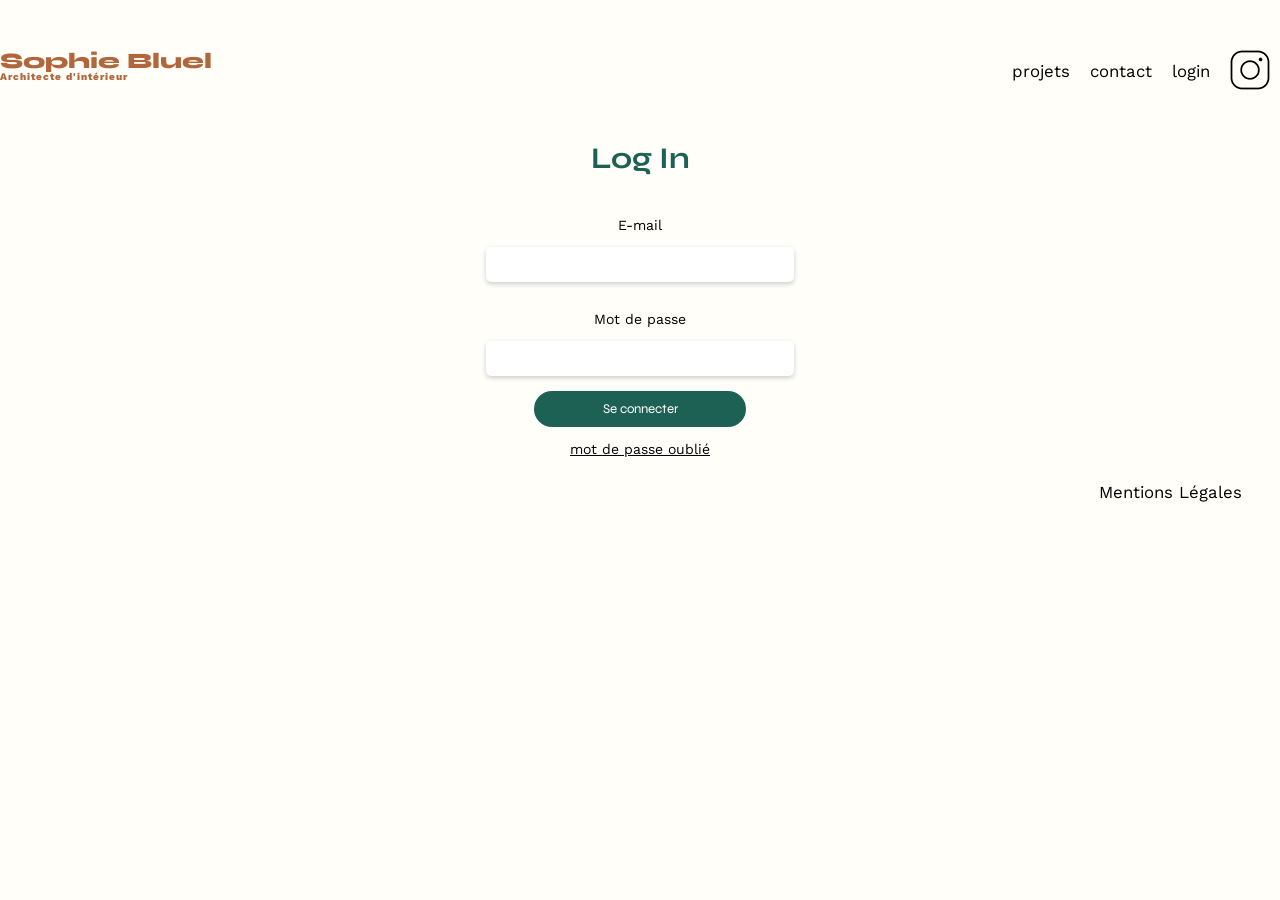
==== FrontEnd/login.html @ d23304fd "projet-js" ====
<!DOCTYPE html>
<html lang="fr">
    <head>
        <meta charset="UTF-8" />
        <title>Sophie Bluel - Architecte d'intérieur</title>
        <meta name="viewport" content="width=device-width, initial-scale=1.0" />
        <link
            rel="stylesheet"
            href="https://cdnjs.cloudflare.com/ajax/libs/font-awesome/6.2.1/css/all.min.css"
            integrity="sha512-MV7K8+y+gLIBoVD59lQIYicR65iaqukzvf/nwasF0nqhPay5w/9lJmVM2hMDcnK1OnMGCdVK+iQrJ7lzPJQd1w=="
            crossorigin="anonymous"
            referrerpolicy="no-referrer"
        />
        <link rel="preconnect" href="https://fonts.googleapis.com" />
        <link rel="preconnect" href="https://fonts.gstatic.com" crossorigin />
        <link
            href="https://fonts.googleapis.com/css2?family=Syne:wght@700;800&family=Work+Sans&display=swap"
            rel="stylesheet"
        />
        <meta name="deaion" content="" />
        <link rel="stylesheet" href="./assets/style.css" />
    </head>
    <body>
        <header>
            <h1>Sophie Bluel <span>Architecte d'intérieur</span></h1>
            <nav>
                <ul>
                    <li><a href="index.html">projets</a></li>
                    <li>contact</li>
                    <li>login</li>
                    <li>
                        <img
                            src="./assets/icons/instagram.png"
                            alt="Instagram"
                        />
                    </li>
                </ul>
            </nav>
        </header>
        <main>
            <form class="formLogin" method="post">
                <h2>Log In</h2>
                <label for="email">E-mail</label>
                <input type="email" id="email" name="email" class="email" />
                <div id="error-message"></div>
                <label for="password">Mot de passe</label>
                <input
                    type="text"
                    id="password"
                    name="password"
                    class="password"
                />
                <button id="btnLogin" class="btnLogin">Se connecter</button>
                <a>mot de passe oublié</a>
            </form>
        </main>
        <footer>
            <nav>
                <ul>
                    <li>Mentions Légales</li>
                </ul>
            </nav>
        </footer>
        <script src="../Backend/assets/login.js"></script>
        <script src="../Backend/assets/fonction.js"></script>
        <script src="../Backend/assets/connexion.js"></script>
    </body>
</html>
---- FrontEnd/assets/style.css ----
/* http://meyerweb.com/eric/tools/css/reset/
   v2.0 | 20110126
   License: none (public domain)
*/

html,
body,
div,
span,
applet,
object,
iframe,
h1,
h2,
h3,
h4,
h5,
h6,
p,
blockquote,
pre,
a,
abbr,
acronym,
address,
big,
cite,
code,
del,
dfn,
em,
img,
ins,
kbd,
q,
s,
samp,
small,
strike,
strong,
sub,
sup,
tt,
var,
b,
u,
i,
center,
dl,
dt,
dd,
ol,
ul,
li,
fieldset,
form,
label,
legend,
table,
caption,
tbody,
tfoot,
thead,
tr,
th,
td,
article,
aside,
canvas,
details,
embed,
figure,
figcaption,
footer,
header,
hgroup,
menu,
nav,
output,
ruby,
section,
summary,
time,
mark,
audio,
video {
    margin: 0;
    padding: 0;
    border: 0;
    font-size: 100%;
    font: inherit;
    vertical-align: baseline;
    background-color: #fffef8;
}
/* HTML5 display-role reset for older browsers */
article,
aside,
details,
figcaption,
figure,
footer,
header,
hgroup,
menu,
nav,
section {
    display: block;
}
body {
    line-height: 1;
}
ol,
ul {
    list-style: none;
}
blockquote,
q {
    quotes: none;
}
blockquote:before,
blockquote:after,
q:before,
q:after {
    content: "";
    content: none;
}
table {
    border-collapse: collapse;
    border-spacing: 0;
}
/** end reset css**/
.banner {
    background-color: black;
    display: none;
    justify-content: center;
    padding: 20px 0px;
    width: 100%;
    box-sizing: border-box;
}

.banner button {
    background: black;
    color: white;
    border: none;
    font-family: "Work Sans";
}

.banner i {
    background: black;
    color: white;
}

body {
    font-family: "Work Sans";
    font-size: 14px;
}

.contenu {
    max-width: 1140px;
    margin: auto;
}
header {
    display: flex;
    justify-content: space-between;
    margin: 50px 0;
}
section {
    margin: 50px 0;
}

h1 {
    display: flex;
    flex-direction: column;
    font-family: "Syne";
    font-size: 22px;
    font-weight: 800;
    color: #b1663c;
}

h1 > span {
    font-family: "Work Sans";
    font-size: 10px;
    letter-spacing: 0.1em;
}

h2 {
    font-family: "Syne";
    font-weight: 700;
    font-size: 30px;
    color: #1d6154;
}
h3 {
    font-size: 26px;
    font-family: "Work Sans";
    font-weight: 400;
    text-align: center;
}
nav ul {
    display: flex;
    align-items: center;
    list-style-type: none;
}
nav li {
    padding: 0 10px;
    font-size: 1.2em;
}

a {
    text-decoration: none;
    color: black;
}

figcaption {
    font-family: "Work Sans";
    padding-top: 5px;
}

li:hover {
    color: #b1663c;
}
#introduction {
    display: flex;
    align-items: center;
}
#introduction figure {
    flex: 1;
}
#introduction img {
    display: block;
    margin: auto;
    width: 80%;
}

#introduction article {
    flex: 1;
}
#introduction h2 {
    margin-bottom: 1em;
}

#introduction p {
    margin-bottom: 0.5em;
}
#portfolio h2 {
    text-align: center;
    margin-bottom: 1em;
}
.gallery {
    display: grid;
    grid-template-columns: 1fr 1fr 1fr;
    grid-column-gap: 20px;
    grid-row-gap: 20px;
    margin: 0px 5%;
}

.gallery img {
    width: 100%;
}
#contact {
    width: 50%;
    margin: auto;
}
#contact > * {
    text-align: center;
}
#contact h2 {
    margin-bottom: 20px;
}
#contact form {
    text-align: left;
    margin-top: 30px;
    display: flex;
    flex-direction: column;
}

#contact input {
    height: 50px;
    font-size: 1.2em;
    border: none;
    box-shadow: 0px 4px 14px rgba(0, 0, 0, 0.09);
}
#contact label {
    margin: 2em 0 1em 0;
}
#contact textarea {
    border: none;
    box-shadow: 0px 4px 14px rgba(0, 0, 0, 0.09);
}

#buttonsContainer {
    display: flex;
    justify-content: center;
}

#buttonsContainer button {
    border-radius: 60px;
    background: none;
    color: #1d6154;
    padding: 10px 5px;
    border: 1px solid #1d6154;
    cursor: pointer;
    font-family: "Syne";
    font-size: 16px;
    margin: 0px 10px 30px 0px;
    padding: 10px 32px;
}

#buttonsContainer button:hover {
    color: #fffef8;
    background: #1d6154;
}

#buttonsContainer button.active {
    color: #fffef8;
    background: #1d6154;
}

input[type="submit"] {
    font-family: "Syne";
    font-weight: 700;
    color: white;
    background-color: #1d6154;
    margin: 2em auto;
    width: 180px;
    text-align: center;
    border-radius: 60px;
}

footer nav ul {
    display: flex;
    justify-content: flex-end;
    margin: 2em;
}

/*page de login*/

.formLogin {
    display: flex;
    flex-direction: column;
    align-items: center;
    margin: 0px 35%;
    gap: 15px;
}

.formLogin h2 {
    margin-bottom: 30px;
}

.formLogin a {
    text-decoration: underline;
}

.email,
.password {
    width: 80%;
    padding: 10px;
    border: none;
    border-radius: 5px;
    box-shadow: 0 2px 5px rgba(0, 0, 0, 0.2);
    box-sizing: border-box;
}

.btnLogin {
    width: 55%;
    border-radius: 50px;
    background: #1d6154;
    color: #ffffff;
    padding: 10px;
    border: none;
    cursor: pointer;
    font-family: "Syne";
}

/*index une fois login*/

.entete {
    display: flex;
    flex-direction: row;
    justify-content: center;
    align-items: baseline;
    gap: 15px;
}

#openModalBtn {
    border: none;
    background-color: transparent;
    font-family: "Work Sans";
}

#openModalBtn i {
    font-weight: 500;
}

/*modal*/

.modal {
    display: none;
    position: fixed;
    z-index: 1;
    left: 0;
    top: 0;
    width: 100%;
    height: 100%;
    overflow: auto;
    background-color: rgba(0, 0, 0, 0.7);
}

.modalContent,
.modalPhoto {
    background-color: #fefefe;
    margin: 15% auto;
    border: 1px solid #888;
    width: 40%;
    border-radius: 10px;
    max-width: 600px;
}
.modalContent {
    display: flex;
    align-items: center;
    flex-direction: column;
    padding: 60px 70px;
}

.modalContent h3 {
    margin-bottom: 50px;
}

.modalPhoto {
    display: flex;
    flex-direction: column;
    padding: 30px;
}

.modalPhoto span {
    display: flex;
    justify-content: space-between;
    margin-bottom: 10px;
    cursor: pointer;
}

.projects-container {
    display: grid;
    grid-template-columns: repeat(5, 1fr);
    grid-template-rows: 1fr 1fr 1fr;
    justify-content: center;
    gap: 15px;
}

.project img {
    width: 100%;
    height: 100%;
}

.close {
    color: #aaa;
    float: right;
    font-size: 28px;
    font-weight: bold;
}

.close:hover,
.close:focus {
    color: black;
    text-decoration: none;
    cursor: pointer;
}

.project {
    position: relative;
    padding-bottom: 30px;
}

.delete-button {
    position: absolute;
    top: 5px;
    right: 5px;
    background-color: black;
    color: #ffffff;
    padding: 5px;
    border: none;
    border-radius: 3px;
    cursor: pointer;
}

.ajouterPhoto {
    width: 50%;
    border-radius: 60px;
    background: #1d6154;
    color: #ffffff;
    padding: 10px;
    border: none;
    cursor: pointer;
    font-family: "Syne";
}

/*modal photo*/

#modalPhoto .preview-container {
    text-align: center;
    margin-bottom: 15px;
}

#modalPhoto img {
    max-width: 100%;
    max-height: 200px;
}

#modalPhoto label,
#modalPhoto input,
#modalPhoto select {
    display: block;
    margin-bottom: 15px;
}

#modalPhoto button {
    width: 60%;
    border-radius: 60px;
    background: #a7a7a7;
    color: #ffffff;
    padding: 10px 20px;
    border: none;
    cursor: pointer;
    font-family: "Syne";
}

#modalPhoto input[type="text"],
#modalPhoto select {
    width: 100%;
    padding: 10px;
    border: none;
    border-radius: 5px;
    box-shadow: 0px 4px 14px 0px rgba(0, 0, 0, 0.09);
    box-sizing: border-box;
}

#modalPhoto .inputPhoto {
    display: flex;
    flex-direction: column;
    align-items: center;
    background: #e8f1f6;
    border-radius: 3px;
    padding: 10px 0px 20px 0px;
    margin: 25px 0px;
}

#modalPhoto .inputPhoto i {
    font-size: 64px;
    margin-bottom: 10px;
    color: #b9c5cc;
    background-color: transparent;
}

#modalPhoto .inputPhoto label {
    color: #306685;
    border-radius: 50px;
    background: #cbd6dc;
    padding: 10px 20px;
    cursor: pointer;
    transition: background-color 0.3s ease;
}

#modalPhoto .inputPhoto label:hover {
    background-color: #a7bcc6;
}

#modalPhoto .inputPhoto span {
    margin-top: 5px;
    color: #777;
    background-color: transparent;
}

form p {
    margin: 15px 0px;
}

.flexbtnValider {
    display: flex;
    justify-content: center;
}
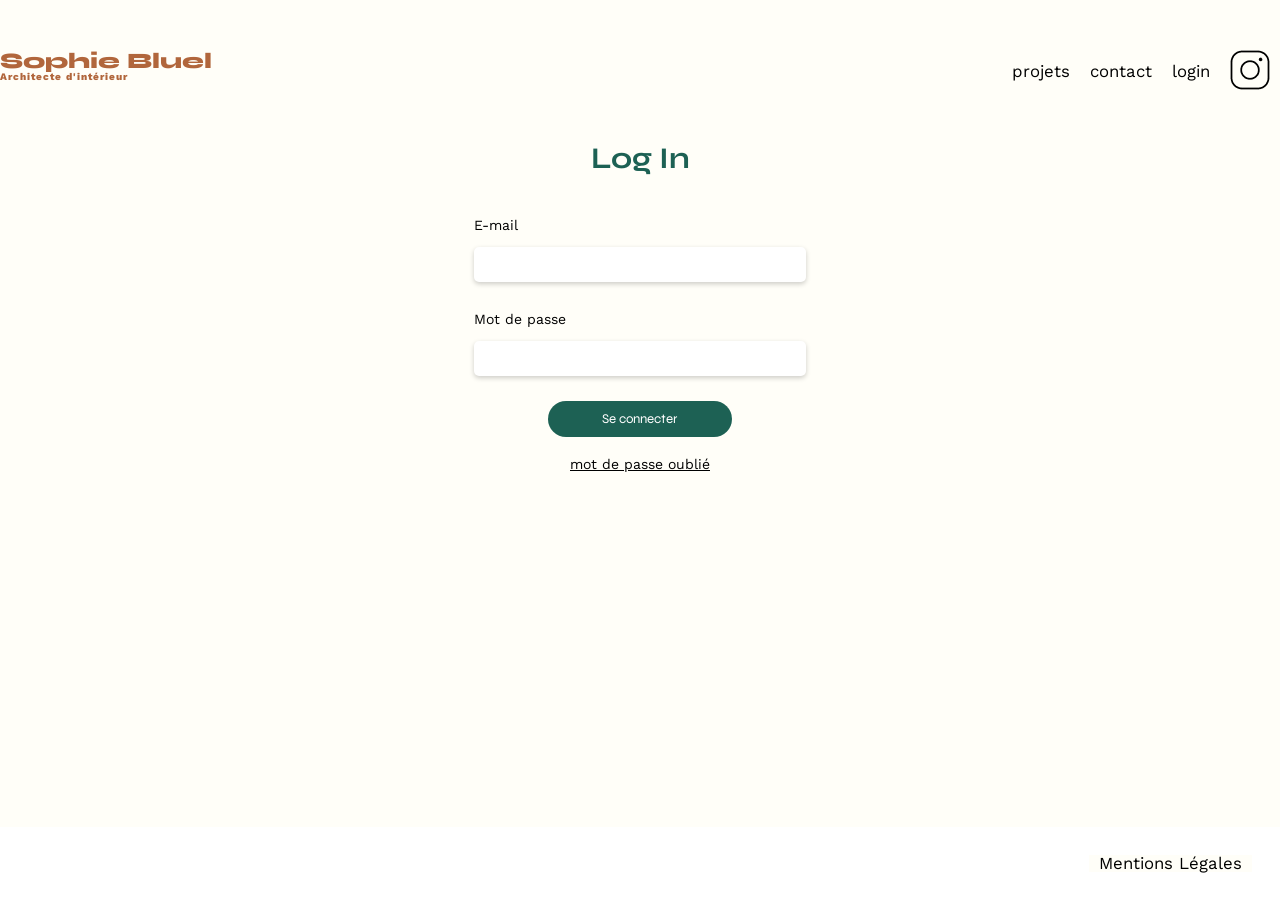
==== commit fa18b2b9: "correction+css+msg erreur" ====
--- a/FrontEnd/login.html
+++ b/FrontEnd/login.html
@@ -45,16 +45,19 @@
                 <div id="error-message"></div>
                 <label for="password">Mot de passe</label>
                 <input
-                    type="text"
+                    type="password"
                     id="password"
                     name="password"
                     class="password"
                 />
-                <button id="btnLogin" class="btnLogin">Se connecter</button>
-                <a>mot de passe oublié</a>
+                <div class="bas">
+                    <h3 id="msgError">Email ou mot de passe incorrect</h3>
+                    <button id="btnLogin" class="btnLogin">Se connecter</button>
+                    <a>mot de passe oublié</a>
+                </div>
             </form>
         </main>
-        <footer>
+        <footer class="footerLog">
             <nav>
                 <ul>
                     <li>Mentions Légales</li>
--- a/FrontEnd/assets/style.css
+++ b/FrontEnd/assets/style.css
@@ -165,7 +165,7 @@
     margin: 50px 0;
 }
 section {
-    margin: 50px 0;
+    margin: 50px 0px 100px 0px;
 }
 
 h1 {
@@ -240,10 +240,11 @@
 
 #introduction p {
     margin-bottom: 0.5em;
+    margin-right: 50px;
 }
 #portfolio h2 {
     text-align: center;
-    margin-bottom: 1em;
+    margin-bottom: 2.5em;
 }
 .gallery {
     display: grid;
@@ -326,10 +327,17 @@
     border-radius: 60px;
 }
 
+.footerLog {
+    position: fixed;
+    bottom: 0;
+    width: 100%;
+}
+
 footer nav ul {
     display: flex;
     justify-content: flex-end;
-    margin: 2em;
+    padding: 2em;
+    background: white;
 }
 
 /*page de login*/
@@ -337,13 +345,20 @@
 .formLogin {
     display: flex;
     flex-direction: column;
-    align-items: center;
-    margin: 0px 35%;
+
+    margin: 0px 37%;
     gap: 15px;
 }
 
 .formLogin h2 {
     margin-bottom: 30px;
+    text-align: center;
+}
+
+#msgError {
+    font-size: 13px;
+    font-weight: bold;
+    display: none;
 }
 
 .formLogin a {
@@ -352,7 +367,7 @@
 
 .email,
 .password {
-    width: 80%;
+    width: 100%;
     padding: 10px;
     border: none;
     border-radius: 5px;
@@ -371,6 +386,14 @@
     font-family: "Syne";
 }
 
+.bas {
+    display: flex;
+    flex-direction: column;
+    align-items: center;
+    gap: 20px;
+    margin-top: 10px;
+}
+
 /*index une fois login*/
 
 .entete {
@@ -385,6 +408,7 @@
     border: none;
     background-color: transparent;
     font-family: "Work Sans";
+    cursor: pointer;
 }
 
 #openModalBtn i {
@@ -412,13 +436,24 @@
     border: 1px solid #888;
     width: 40%;
     border-radius: 10px;
-    max-width: 600px;
+    max-width: 450px;
 }
 .modalContent {
     display: flex;
     align-items: center;
     flex-direction: column;
     padding: 60px 70px;
+    position: relative;
+}
+
+.closeBtn {
+    font-size: 19px;
+    background: none;
+    border: none;
+    position: absolute;
+    top: 25px;
+    right: 30px;
+    cursor: pointer;
 }
 
 .modalContent h3 {
@@ -444,6 +479,8 @@
     grid-template-rows: 1fr 1fr 1fr;
     justify-content: center;
     gap: 15px;
+    border-bottom: solid #b3b3b3 1px;
+    margin-bottom: 30px;
 }
 
 .project img {
@@ -475,7 +512,6 @@
     top: 5px;
     right: 5px;
     background-color: black;
-    color: #ffffff;
     padding: 5px;
     border: none;
     border-radius: 3px;
@@ -483,7 +519,7 @@
 }
 
 .ajouterPhoto {
-    width: 50%;
+    width: 60%;
     border-radius: 60px;
     background: #1d6154;
     color: #ffffff;
@@ -539,7 +575,6 @@
     align-items: center;
     background: #e8f1f6;
     border-radius: 3px;
-    padding: 10px 0px 20px 0px;
     margin: 25px 0px;
 }
 
@@ -548,6 +583,7 @@
     margin-bottom: 10px;
     color: #b9c5cc;
     background-color: transparent;
+    padding-top: 14px;
 }
 
 #modalPhoto .inputPhoto label {
@@ -564,11 +600,16 @@
 }
 
 #modalPhoto .inputPhoto span {
-    margin-top: 5px;
     color: #777;
     background-color: transparent;
 }
 
+.formstyle {
+    padding-bottom: 20px;
+    border-bottom: solid 1px #b3b3b3;
+    margin: 0px 60px 30px 60px;
+}
+
 form p {
     margin: 15px 0px;
 }
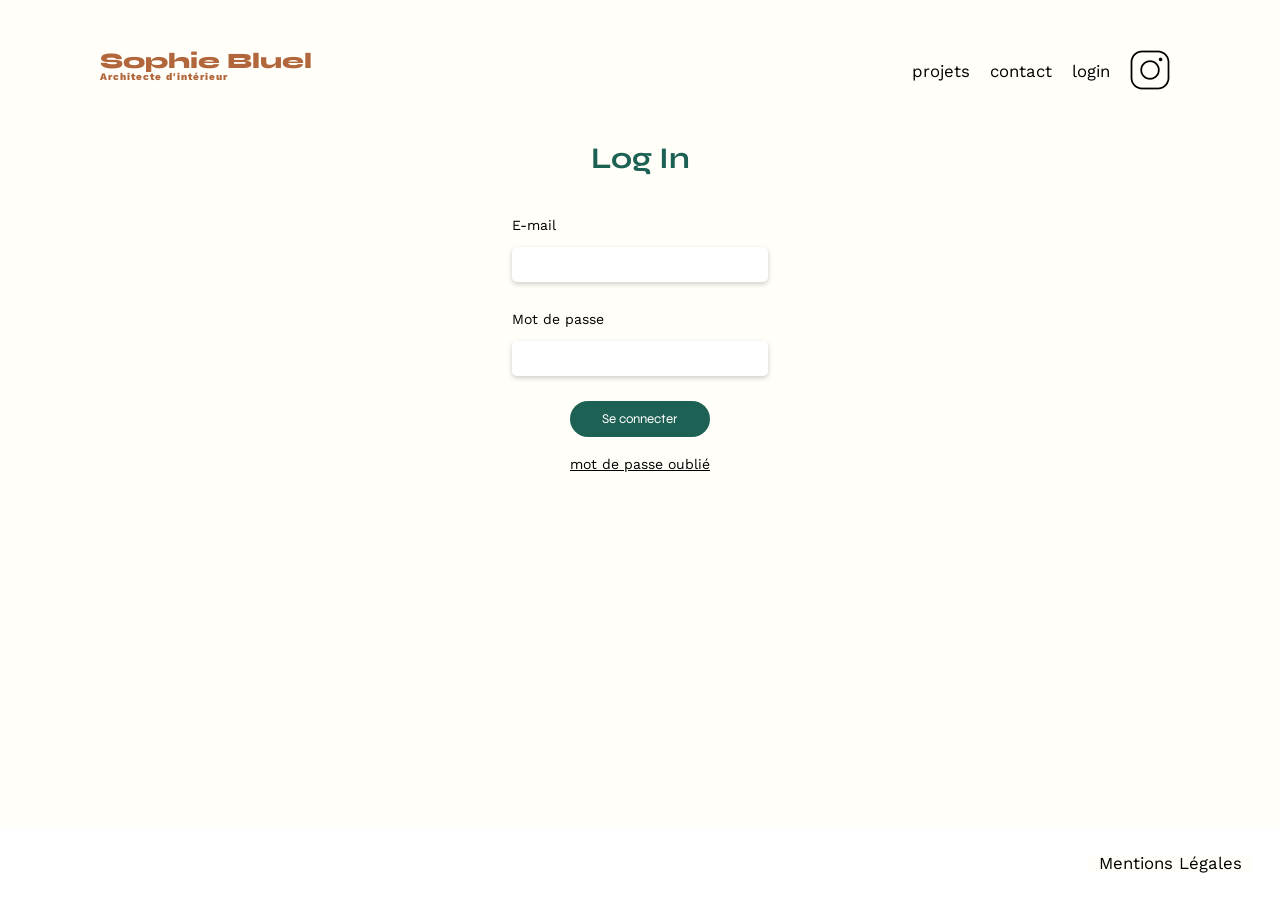
==== commit 6b6d149e: "correction" ====
--- a/FrontEnd/login.html
+++ b/FrontEnd/login.html
@@ -21,7 +21,7 @@
         <link rel="stylesheet" href="./assets/style.css" />
     </head>
     <body>
-        <header>
+        <header class="headerLog">
             <h1>Sophie Bluel <span>Architecte d'intérieur</span></h1>
             <nav>
                 <ul>
@@ -65,7 +65,6 @@
             </nav>
         </footer>
         <script src="../Backend/assets/login.js"></script>
-        <script src="../Backend/assets/fonction.js"></script>
         <script src="../Backend/assets/connexion.js"></script>
     </body>
 </html>
--- a/FrontEnd/assets/style.css
+++ b/FrontEnd/assets/style.css
@@ -342,11 +342,15 @@
 
 /*page de login*/
 
+.headerLog {
+    margin: 50px 100px;
+}
+
 .formLogin {
     display: flex;
     flex-direction: column;
 
-    margin: 0px 37%;
+    margin: 0px 40%;
     gap: 15px;
 }
 
@@ -431,7 +435,6 @@
 
 .modalContent,
 .modalPhoto {
-    background-color: #fefefe;
     margin: 15% auto;
     border: 1px solid #888;
     width: 40%;
